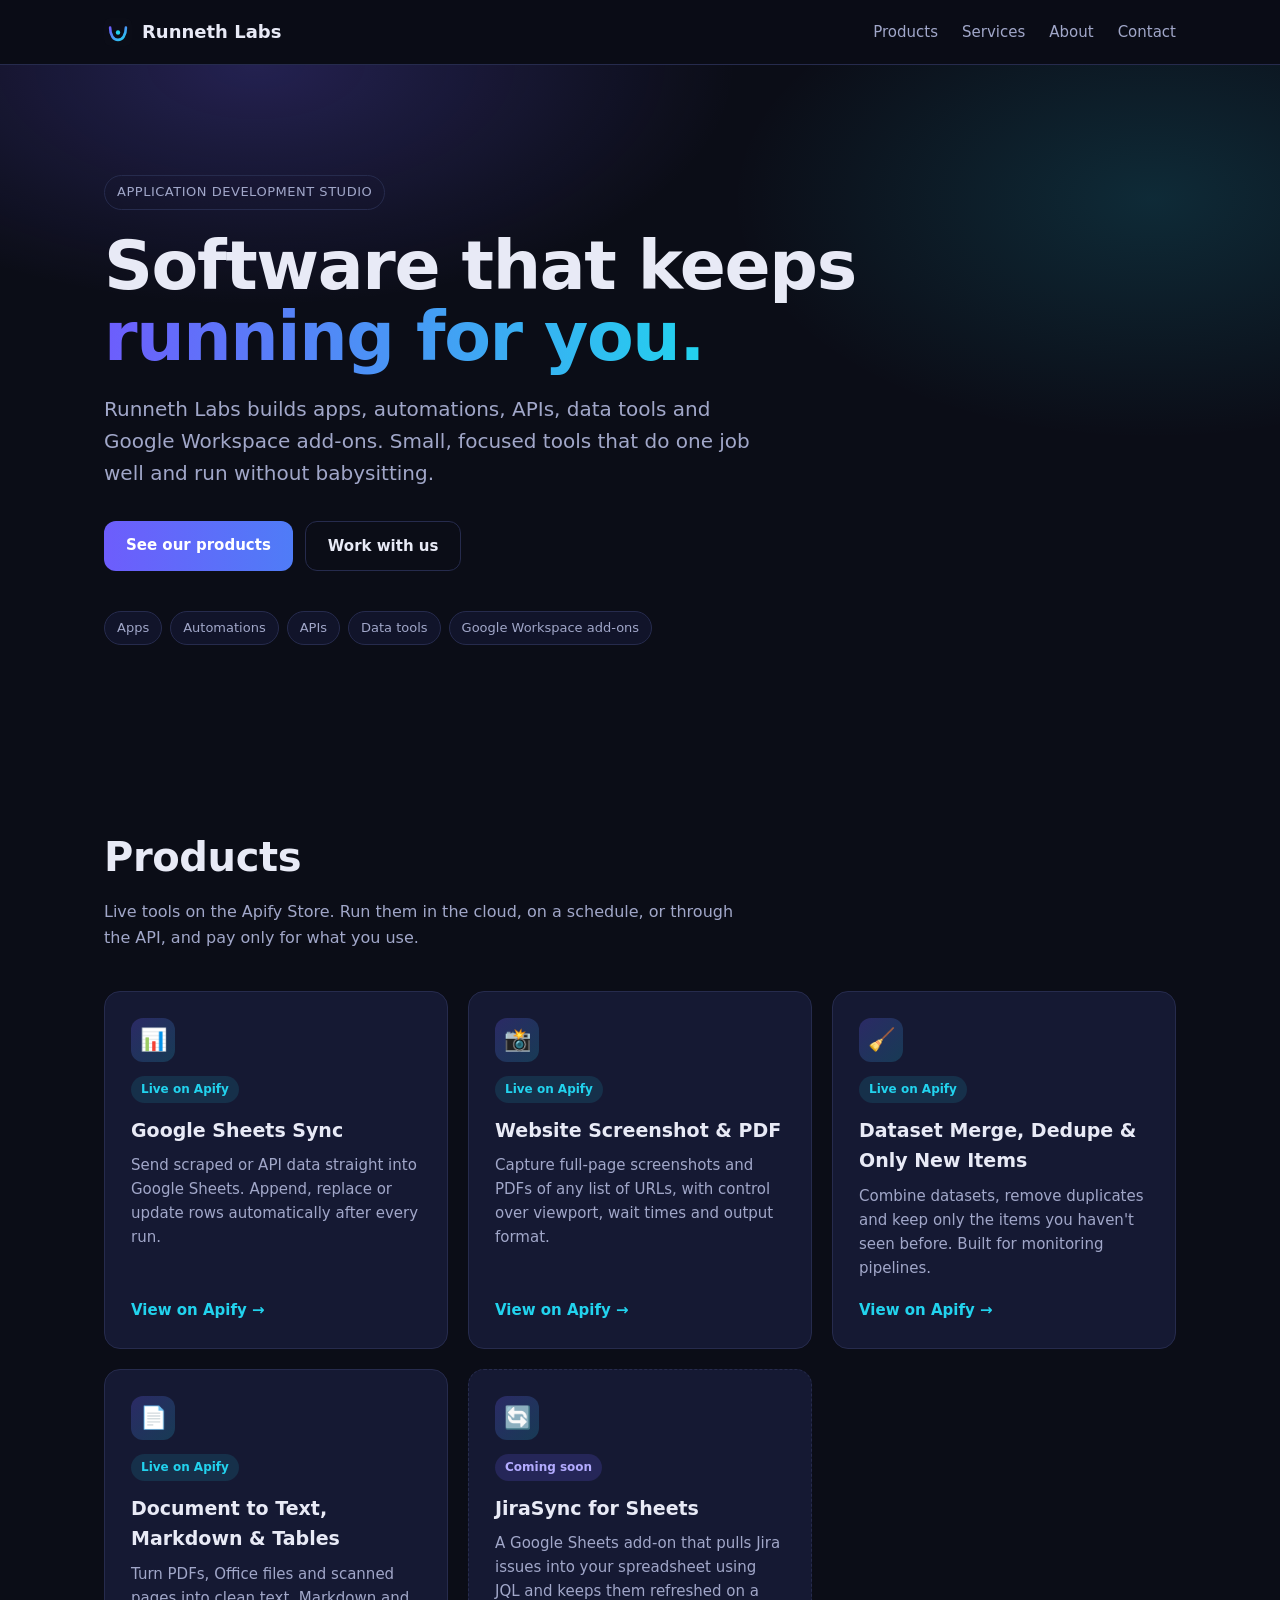
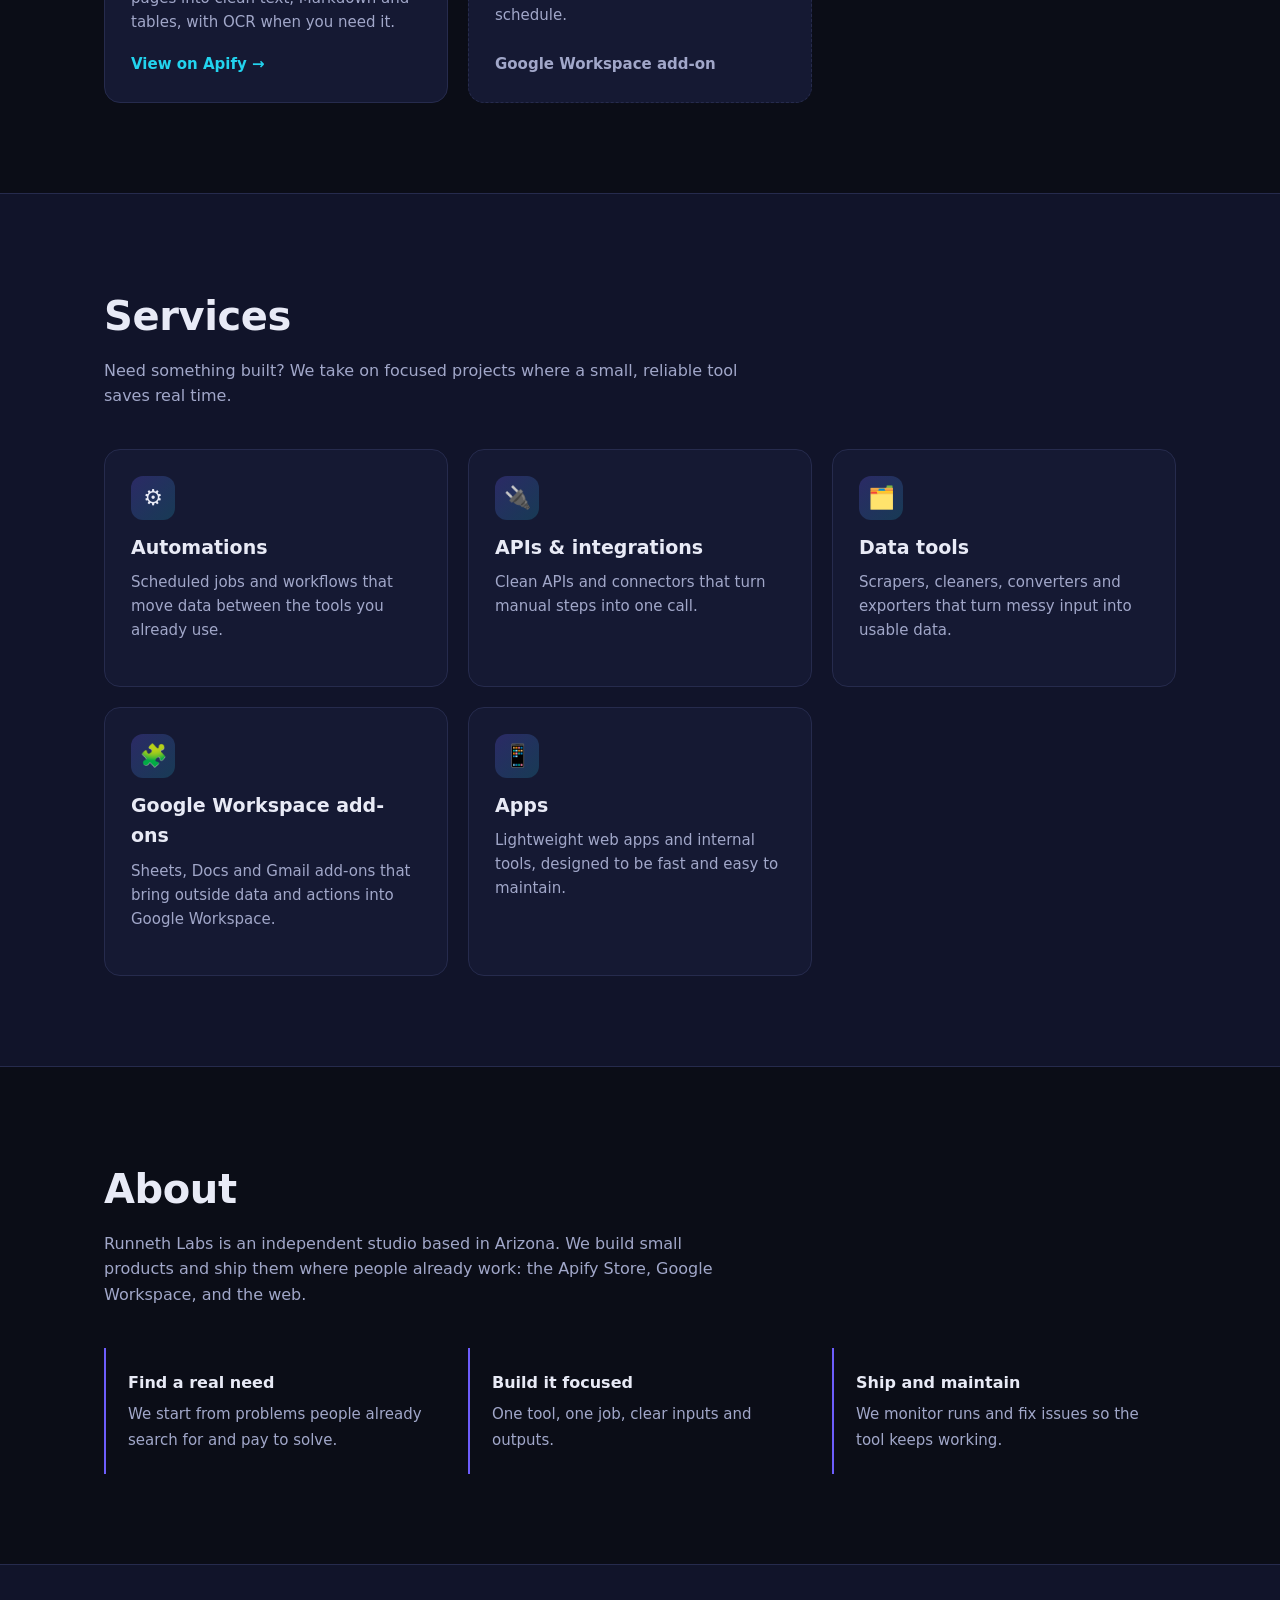
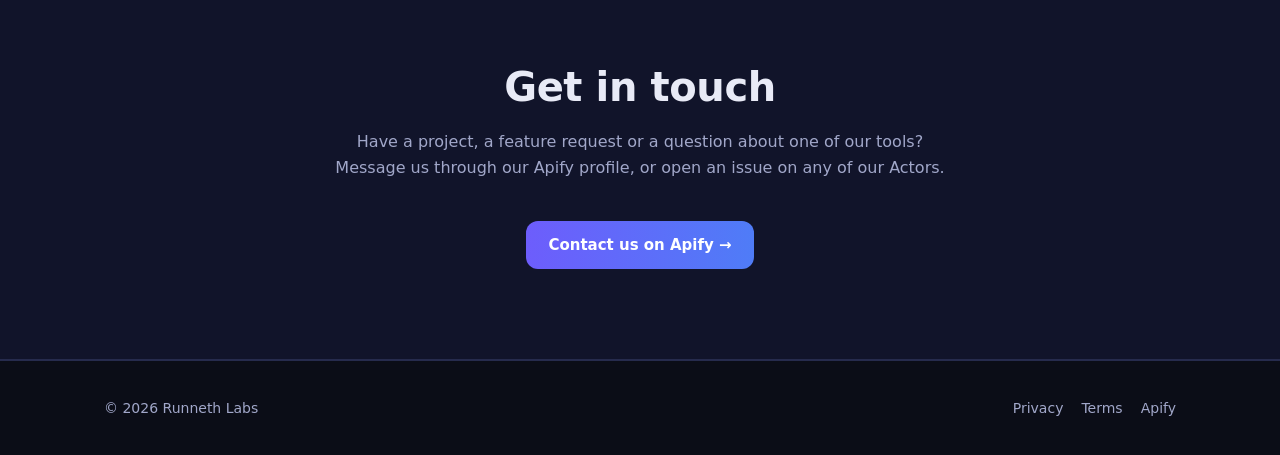
==== index.html @ ef378975 "Runneth Labs static site: home, products, services, privacy, terms" ====
<!doctype html>
<html lang="en">
<head>
<meta charset="utf-8">
<meta name="viewport" content="width=device-width,initial-scale=1">
<title>Runneth Labs | Application Development Studio</title>
<meta name="description" content="Runneth Labs is an application development studio building apps, automations, APIs, data tools and Google Workspace add-ons.">
<meta name="theme-color" content="#0b0d17">
<link rel="icon" href="favicon.svg" type="image/svg+xml">
<link rel="apple-touch-icon" href="og.png">
<meta property="og:type" content="website">
<meta property="og:site_name" content="Runneth Labs">
<meta property="og:title" content="Runneth Labs | Application Development Studio">
<meta property="og:description" content="Apps, automations, APIs, data tools and Google Workspace add-ons.">
<meta property="og:image" content="og.png">
<meta name="twitter:card" content="summary_large_image">
<meta name="twitter:title" content="Runneth Labs | Application Development Studio">
<meta name="twitter:description" content="Apps, automations, APIs, data tools and Google Workspace add-ons.">
<meta name="twitter:image" content="og.png">
<link rel="stylesheet" href="style.css">
<script type="application/ld+json">{"@context":"https://schema.org","@type":"Organization","name":"Runneth Labs","description":"Application development studio: apps, automations, APIs, data tools and Google Workspace add-ons.","sameAs":["https://apify.com/genesis.labs.co"]}</script>
</head>
<body>
<header class="nav"><div class="wrap">
  <a class="brand" href="#top"><img src="favicon.svg" alt="">Runneth Labs</a>
  <nav><a href="#products">Products</a><a href="#services">Services</a><a href="#about">About</a><a class="cta" href="#contact">Contact</a></nav>
</div></header>

<main id="top">
<section class="hero"><div class="wrap">
  <span class="eyebrow">Application development studio</span>
  <h1>Software that keeps<br><span class="grad">running for you.</span></h1>
  <p class="lead">Runneth Labs builds apps, automations, APIs, data tools and Google Workspace add-ons. Small, focused tools that do one job well and run without babysitting.</p>
  <div class="btns"><a class="btn primary" href="#products">See our products</a><a class="btn" href="#contact">Work with us</a></div>
  <div class="tags"><span>Apps</span><span>Automations</span><span>APIs</span><span>Data tools</span><span>Google Workspace add-ons</span></div>
</div></section>

<section id="products"><div class="wrap">
  <h2>Products</h2>
  <p class="sub">Live tools on the Apify Store. Run them in the cloud, on a schedule, or through the API, and pay only for what you use.</p>
  <div class="grid">
    <article class="card"><div class="icon">📊</div><span class="badge">Live on Apify</span>
      <h3>Google Sheets Sync</h3>
      <p>Send scraped or API data straight into Google Sheets. Append, replace or update rows automatically after every run.</p>
      <a class="link" href="https://apify.com/genesis.labs.co/google-sheets-sync" target="_blank" rel="noopener">View on Apify →</a></article>
    <article class="card"><div class="icon">📸</div><span class="badge">Live on Apify</span>
      <h3>Website Screenshot &amp; PDF</h3>
      <p>Capture full-page screenshots and PDFs of any list of URLs, with control over viewport, wait times and output format.</p>
      <a class="link" href="https://apify.com/genesis.labs.co/website-screenshot-pdf" target="_blank" rel="noopener">View on Apify →</a></article>
    <article class="card"><div class="icon">🧹</div><span class="badge">Live on Apify</span>
      <h3>Dataset Merge, Dedupe &amp; Only New Items</h3>
      <p>Combine datasets, remove duplicates and keep only the items you haven't seen before. Built for monitoring pipelines.</p>
      <a class="link" href="https://apify.com/genesis.labs.co/dataset-merge-dedupe" target="_blank" rel="noopener">View on Apify →</a></article>
    <article class="card"><div class="icon">📄</div><span class="badge">Live on Apify</span>
      <h3>Document to Text, Markdown &amp; Tables</h3>
      <p>Turn PDFs, Office files and scanned pages into clean text, Markdown and tables, with OCR when you need it.</p>
      <a class="link" href="https://apify.com/genesis.labs.co/document-to-text-markdown-ocr" target="_blank" rel="noopener">View on Apify →</a></article>
    <article class="card soon"><div class="icon">🔄</div><span class="badge soon">Coming soon</span>
      <h3>JiraSync for Sheets</h3>
      <p>A Google Sheets add-on that pulls Jira issues into your spreadsheet using JQL and keeps them refreshed on a schedule.</p>
      <span class="link" style="color:var(--muted)">Google Workspace add-on</span></article>
  </div>
</div></section>

<section id="services" class="alt"><div class="wrap">
  <h2>Services</h2>
  <p class="sub">Need something built? We take on focused projects where a small, reliable tool saves real time.</p>
  <div class="grid">
    <div class="card"><div class="icon">⚙️</div><h3>Automations</h3><p>Scheduled jobs and workflows that move data between the tools you already use.</p></div>
    <div class="card"><div class="icon">🔌</div><h3>APIs &amp; integrations</h3><p>Clean APIs and connectors that turn manual steps into one call.</p></div>
    <div class="card"><div class="icon">🗂️</div><h3>Data tools</h3><p>Scrapers, cleaners, converters and exporters that turn messy input into usable data.</p></div>
    <div class="card"><div class="icon">🧩</div><h3>Google Workspace add-ons</h3><p>Sheets, Docs and Gmail add-ons that bring outside data and actions into Google Workspace.</p></div>
    <div class="card"><div class="icon">📱</div><h3>Apps</h3><p>Lightweight web apps and internal tools, designed to be fast and easy to maintain.</p></div>
  </div>
</div></section>

<section id="about"><div class="wrap">
  <h2>About</h2>
  <p class="sub">Runneth Labs is an independent studio based in Arizona. We build small products and ship them where people already work: the Apify Store, Google Workspace, and the web.</p>
  <div class="steps">
    <div class="step"><b>Find a real need</b><span>We start from problems people already search for and pay to solve.</span></div>
    <div class="step"><b>Build it focused</b><span>One tool, one job, clear inputs and outputs.</span></div>
    <div class="step"><b>Ship and maintain</b><span>We monitor runs and fix issues so the tool keeps working.</span></div>
  </div>
</div></section>

<section id="contact" class="alt contact"><div class="wrap">
  <h2>Get in touch</h2>
  <p class="sub">Have a project, a feature request or a question about one of our tools? Message us through our Apify profile, or open an issue on any of our Actors.</p>
  <!-- TODO(Nick): add a business email (e.g. hello@yourdomain) once a domain is set up, then add a mailto link / contact form here. -->
  <div class="btns" style="justify-content:center"><a class="btn primary" href="https://apify.com/genesis.labs.co" target="_blank" rel="noopener">Contact us on Apify →</a></div>
</div></section>
</main>

<footer><div class="wrap">
  <span>© <span id="y">2026</span> Runneth Labs</span>
  <span><a href="privacy.html">Privacy</a><a href="terms.html">Terms</a><a href="https://apify.com/genesis.labs.co" target="_blank" rel="noopener">Apify</a></span>
</div></footer>
<script>document.getElementById('y').textContent=new Date().getFullYear()</script>
</body>
</html>
---- style.css ----
:root{--bg:#0b0d17;--bg2:#11142a;--card:#151933;--line:#262b4d;--text:#e8eaf6;--muted:#a1a7c9;--a:#6d5dfc;--b:#22d3ee;--r:16px}
*{box-sizing:border-box}html{scroll-behavior:smooth}
body{margin:0;font-family:Inter,ui-sans-serif,system-ui,-apple-system,"Segoe UI",Roboto,Helvetica,Arial,sans-serif;background:var(--bg);color:var(--text);line-height:1.6;-webkit-font-smoothing:antialiased}
a{color:var(--b);text-decoration:none}a:hover{text-decoration:underline}
.wrap{max-width:1120px;margin:0 auto;padding:0 24px}
header.nav{position:sticky;top:0;z-index:10;background:rgba(11,13,23,.8);backdrop-filter:blur(10px);border-bottom:1px solid var(--line)}
.nav .wrap{display:flex;align-items:center;justify-content:space-between;height:64px}
.brand{display:flex;align-items:center;gap:10px;font-weight:700;color:var(--text);font-size:18px}.brand img{width:28px;height:28px}
.nav nav a{color:var(--muted);margin-left:24px;font-size:15px}.nav nav a:hover{color:var(--text);text-decoration:none}
.hero{padding:110px 0 90px;background:radial-gradient(800px 400px at 20% 0%,rgba(109,93,252,.25),transparent 60%),radial-gradient(700px 400px at 90% 20%,rgba(34,211,238,.15),transparent 60%)}
.eyebrow{display:inline-block;padding:6px 12px;border:1px solid var(--line);border-radius:999px;color:var(--muted);font-size:13px;letter-spacing:.04em;text-transform:uppercase}
h1{font-size:clamp(40px,6vw,68px);line-height:1.05;margin:20px 0 18px;letter-spacing:-.02em}
.grad{background:linear-gradient(90deg,var(--a),var(--b));-webkit-background-clip:text;background-clip:text;color:transparent}
.lead{font-size:clamp(17px,2vw,20px);color:var(--muted);max-width:680px}
.btns{display:flex;gap:12px;flex-wrap:wrap;margin-top:32px}
.btn{display:inline-block;padding:12px 22px;border-radius:12px;font-weight:600;font-size:15px;border:1px solid var(--line);color:var(--text)}
.btn:hover{text-decoration:none;border-color:var(--b)}
.btn.primary{background:linear-gradient(90deg,var(--a),#4f7cf7);border:0;color:#fff}
.tags{display:flex;flex-wrap:wrap;gap:8px;margin-top:40px}.tags span{font-size:13px;color:var(--muted);background:var(--bg2);border:1px solid var(--line);padding:6px 12px;border-radius:999px}
section{padding:90px 0}section.alt{background:var(--bg2);border-top:1px solid var(--line);border-bottom:1px solid var(--line)}
h2{font-size:clamp(28px,4vw,40px);margin:0 0 10px;letter-spacing:-.01em}.sub{color:var(--muted);margin:0 0 40px;max-width:640px}
.grid{display:grid;grid-template-columns:repeat(auto-fill,minmax(300px,1fr));gap:20px}
.card{background:var(--card);border:1px solid var(--line);border-radius:var(--r);padding:26px;display:flex;flex-direction:column;transition:transform .15s,border-color .15s}
.card:hover{transform:translateY(-2px);border-color:#3a4180}
.card h3{margin:12px 0 8px;font-size:19px}.card p{color:var(--muted);margin:0 0 18px;font-size:15px;flex:1}
.icon{width:44px;height:44px;border-radius:12px;display:grid;place-items:center;background:linear-gradient(135deg,rgba(109,93,252,.25),rgba(34,211,238,.18));font-size:22px}
.badge{align-self:flex-start;font-size:12px;font-weight:600;padding:4px 10px;border-radius:999px;background:rgba(34,211,238,.12);color:var(--b);margin-top:14px}
.badge.soon{background:rgba(109,93,252,.18);color:#b3abff}
.card .link{font-weight:600;font-size:15px}
.card.soon{border-style:dashed}
.steps{display:grid;grid-template-columns:repeat(auto-fit,minmax(220px,1fr));gap:20px;margin-top:10px}
.step{padding:22px;border-left:2px solid var(--a)}.step b{display:block;margin-bottom:6px}.step span{color:var(--muted);font-size:15px}
.contact{text-align:center}.contact .sub{margin-left:auto;margin-right:auto}
form{max-width:560px;margin:0 auto;display:grid;gap:14px;text-align:left}
input,textarea{width:100%;padding:13px 14px;border-radius:12px;border:1px solid var(--line);background:var(--card);color:var(--text);font:inherit}
input:focus,textarea:focus{outline:2px solid var(--a);border-color:transparent}
textarea{min-height:140px;resize:vertical}
.note{font-size:13px;color:var(--muted);text-align:center}
footer{padding:36px 0;color:var(--muted);font-size:14px;border-top:1px solid var(--line)}
footer .wrap{display:flex;justify-content:space-between;flex-wrap:wrap;gap:12px}footer a{color:var(--muted);margin-left:18px}
.doc{max-width:780px;padding:60px 24px 90px}.doc h1{font-size:40px}.doc h2{font-size:24px;margin-top:40px}.doc p,.doc li{color:#cfd3ee}
.disclaimer{background:var(--card);border:1px solid var(--line);border-left:3px solid #f5b942;border-radius:10px;padding:14px 18px;color:var(--muted);font-size:14px}
@media(max-width:640px){.nav nav a:not(.cta){display:none}.hero{padding:70px 0 60px}section{padding:64px 0}}
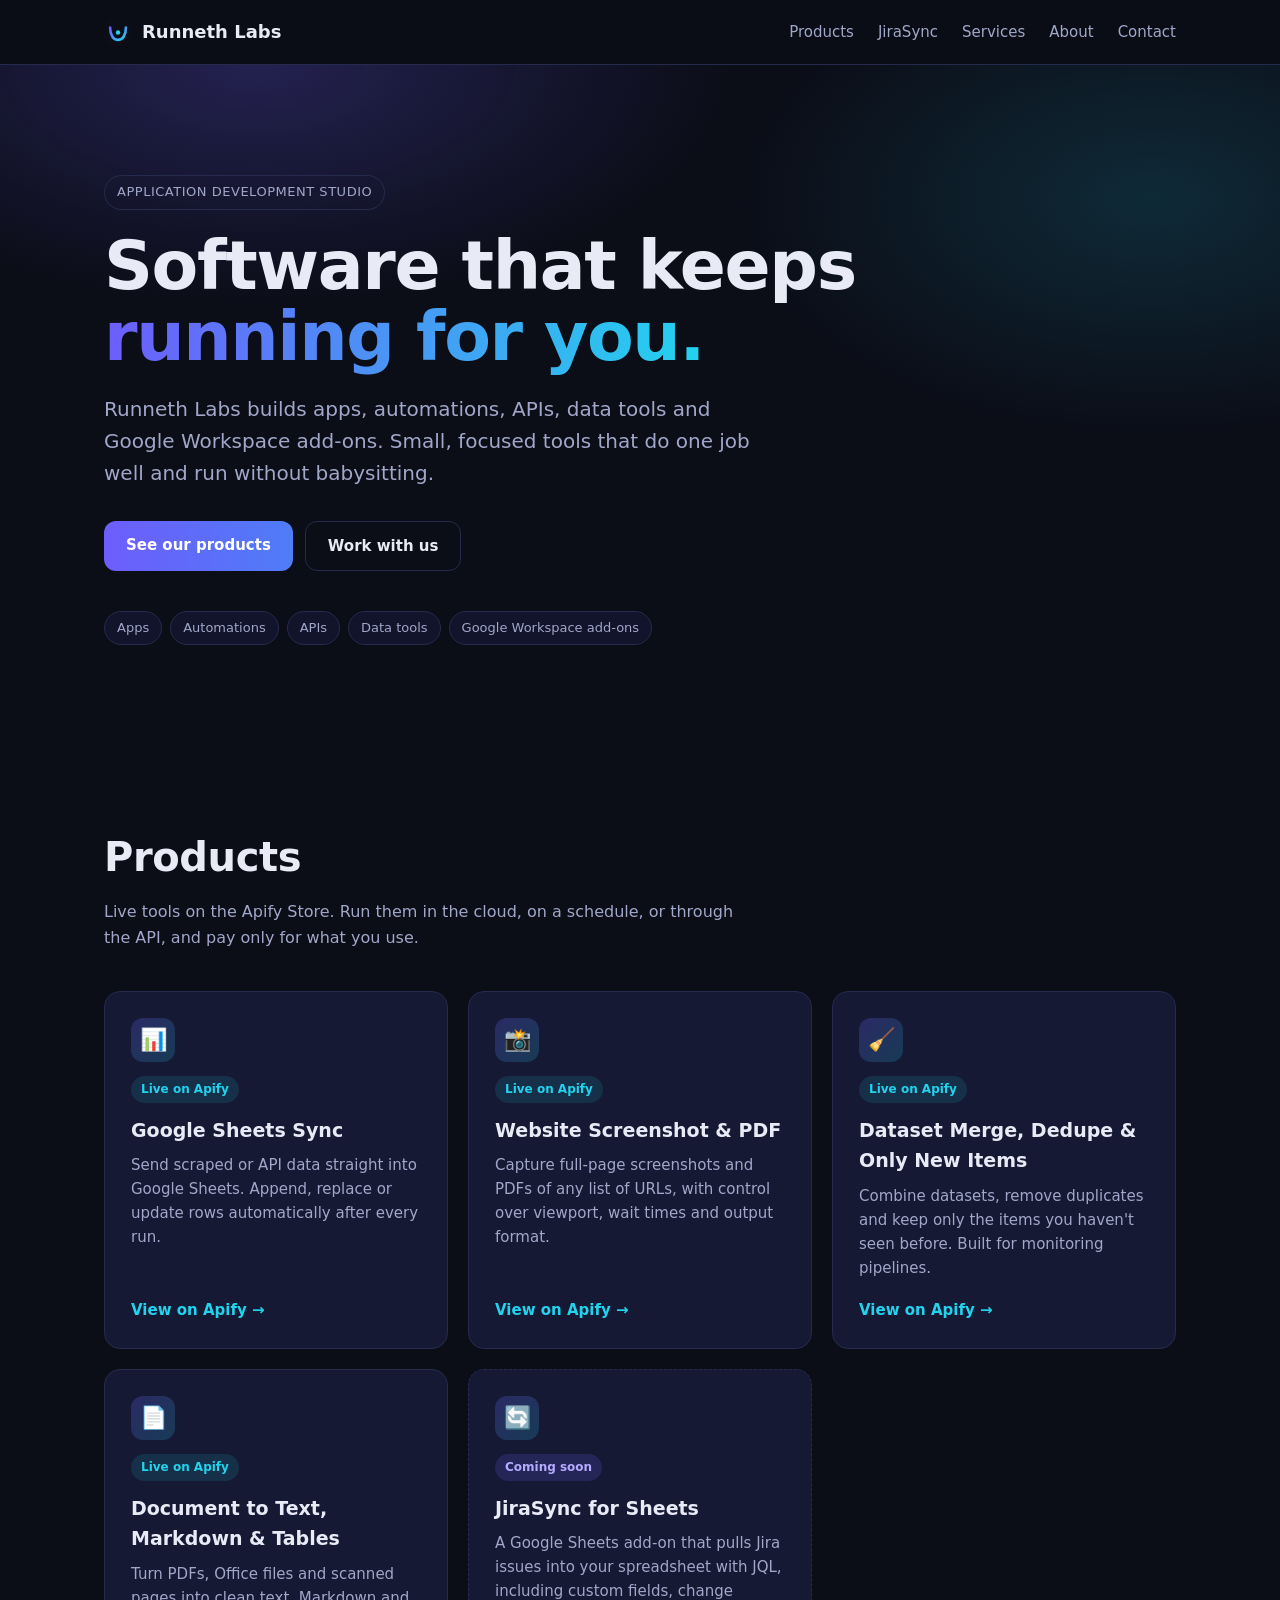
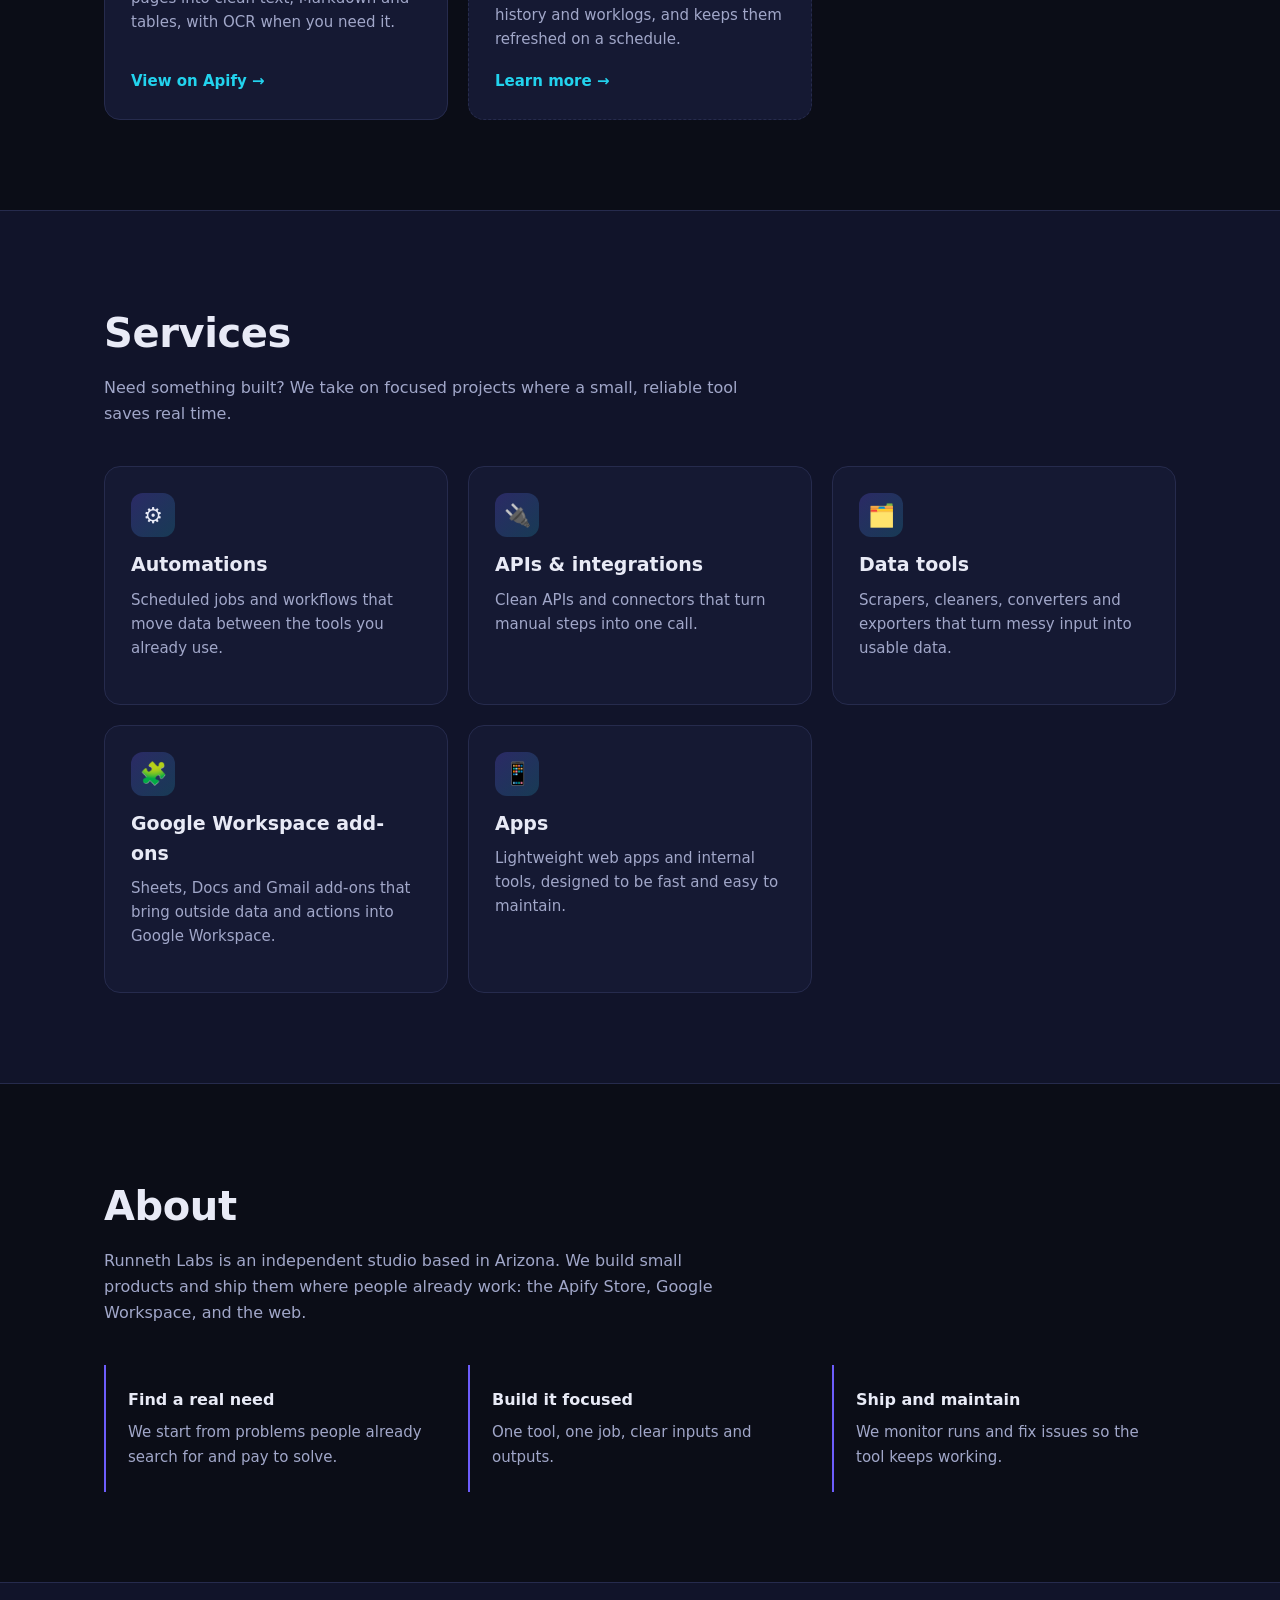
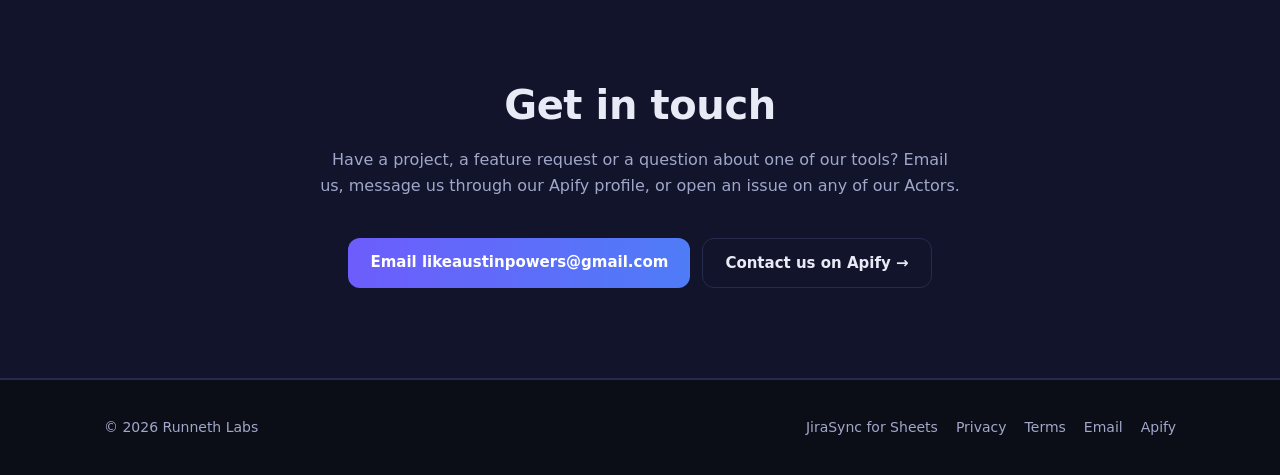
==== commit 08418e95: "JiraSync: product/support page, privacy+terms matched to final scopes & data handling (Limited Use)," ====
--- a/index.html
+++ b/index.html
@@ -18,12 +18,12 @@
 <meta name="twitter:description" content="Apps, automations, APIs, data tools and Google Workspace add-ons.">
 <meta name="twitter:image" content="og.png">
 <link rel="stylesheet" href="style.css">
-<script type="application/ld+json">{"@context":"https://schema.org","@type":"Organization","name":"Runneth Labs","description":"Application development studio: apps, automations, APIs, data tools and Google Workspace add-ons.","sameAs":["https://apify.com/genesis.labs.co"]}</script>
+<script type="application/ld+json">{"@context":"https://schema.org","@type":"Organization","name":"Runneth Labs","description":"Application development studio: apps, automations, APIs, data tools and Google Workspace add-ons.","email":"likeaustinpowers@gmail.com","sameAs":["https://apify.com/genesis.labs.co"]}</script>
 </head>
 <body>
 <header class="nav"><div class="wrap">
   <a class="brand" href="#top"><img src="favicon.svg" alt="">Runneth Labs</a>
-  <nav><a href="#products">Products</a><a href="#services">Services</a><a href="#about">About</a><a class="cta" href="#contact">Contact</a></nav>
+  <nav><a href="#products">Products</a><a href="jirasync.html">JiraSync</a><a href="#services">Services</a><a href="#about">About</a><a class="cta" href="#contact">Contact</a></nav>
 </div></header>
 
 <main id="top">
@@ -57,8 +57,8 @@
       <a class="link" href="https://apify.com/genesis.labs.co/document-to-text-markdown-ocr" target="_blank" rel="noopener">View on Apify →</a></article>
     <article class="card soon"><div class="icon">🔄</div><span class="badge soon">Coming soon</span>
       <h3>JiraSync for Sheets</h3>
-      <p>A Google Sheets add-on that pulls Jira issues into your spreadsheet using JQL and keeps them refreshed on a schedule.</p>
-      <span class="link" style="color:var(--muted)">Google Workspace add-on</span></article>
+      <p>A Google Sheets add-on that pulls Jira issues into your spreadsheet with JQL, including custom fields, change history and worklogs, and keeps them refreshed on a schedule.</p>
+      <a class="link" href="jirasync.html">Learn more →</a></article>
   </div>
 </div></section>
 
@@ -86,15 +86,14 @@
 
 <section id="contact" class="alt contact"><div class="wrap">
   <h2>Get in touch</h2>
-  <p class="sub">Have a project, a feature request or a question about one of our tools? Message us through our Apify profile, or open an issue on any of our Actors.</p>
-  <!-- TODO(Nick): add a business email (e.g. hello@yourdomain) once a domain is set up, then add a mailto link / contact form here. -->
-  <div class="btns" style="justify-content:center"><a class="btn primary" href="https://apify.com/genesis.labs.co" target="_blank" rel="noopener">Contact us on Apify →</a></div>
+  <p class="sub">Have a project, a feature request or a question about one of our tools? Email us, message us through our Apify profile, or open an issue on any of our Actors.</p>
+  <div class="btns" style="justify-content:center"><a class="btn primary" href="mailto:likeaustinpowers@gmail.com">Email likeaustinpowers@gmail.com</a><a class="btn" href="https://apify.com/genesis.labs.co" target="_blank" rel="noopener">Contact us on Apify →</a></div>
 </div></section>
 </main>
 
 <footer><div class="wrap">
   <span>© <span id="y">2026</span> Runneth Labs</span>
-  <span><a href="privacy.html">Privacy</a><a href="terms.html">Terms</a><a href="https://apify.com/genesis.labs.co" target="_blank" rel="noopener">Apify</a></span>
+  <span><a href="jirasync.html">JiraSync for Sheets</a><a href="privacy.html">Privacy</a><a href="terms.html">Terms</a><a href="mailto:likeaustinpowers@gmail.com">Email</a><a href="https://apify.com/genesis.labs.co" target="_blank" rel="noopener">Apify</a></span>
 </div></footer>
 <script>document.getElementById('y').textContent=new Date().getFullYear()</script>
 </body>
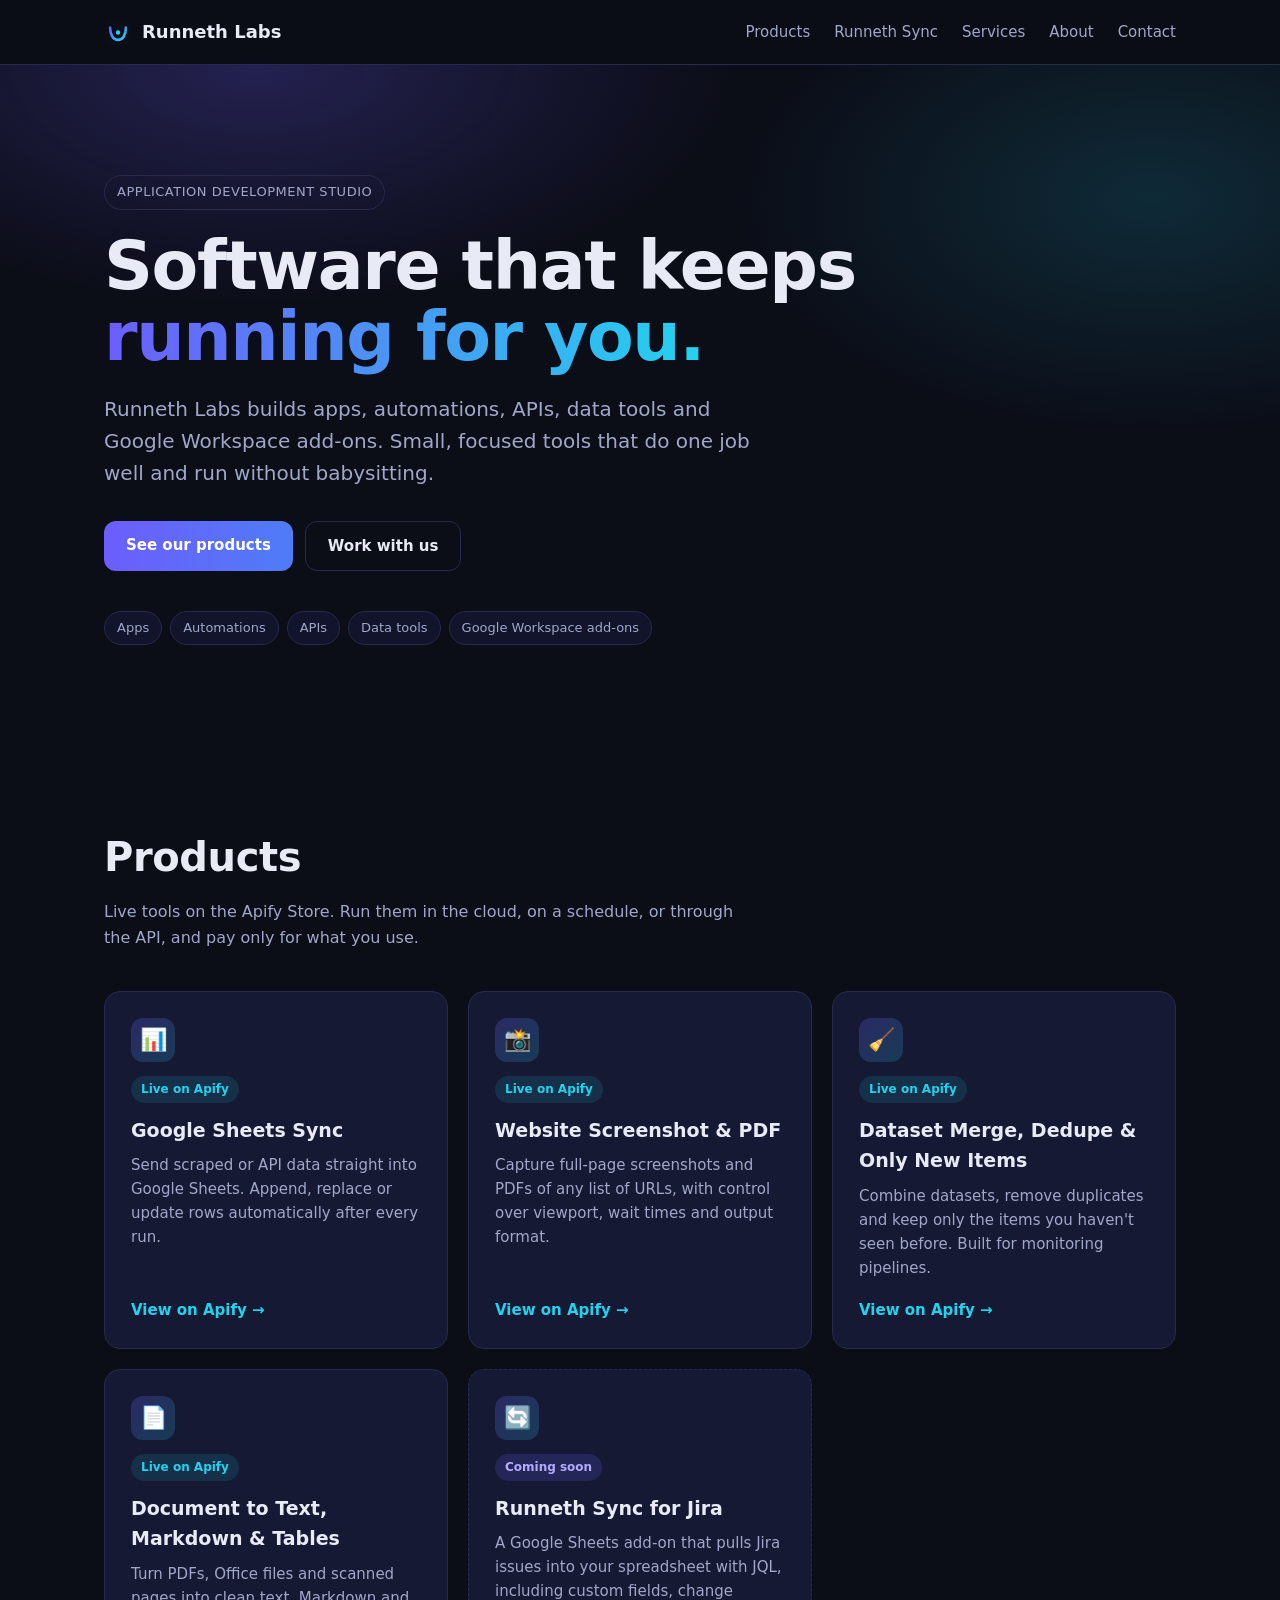
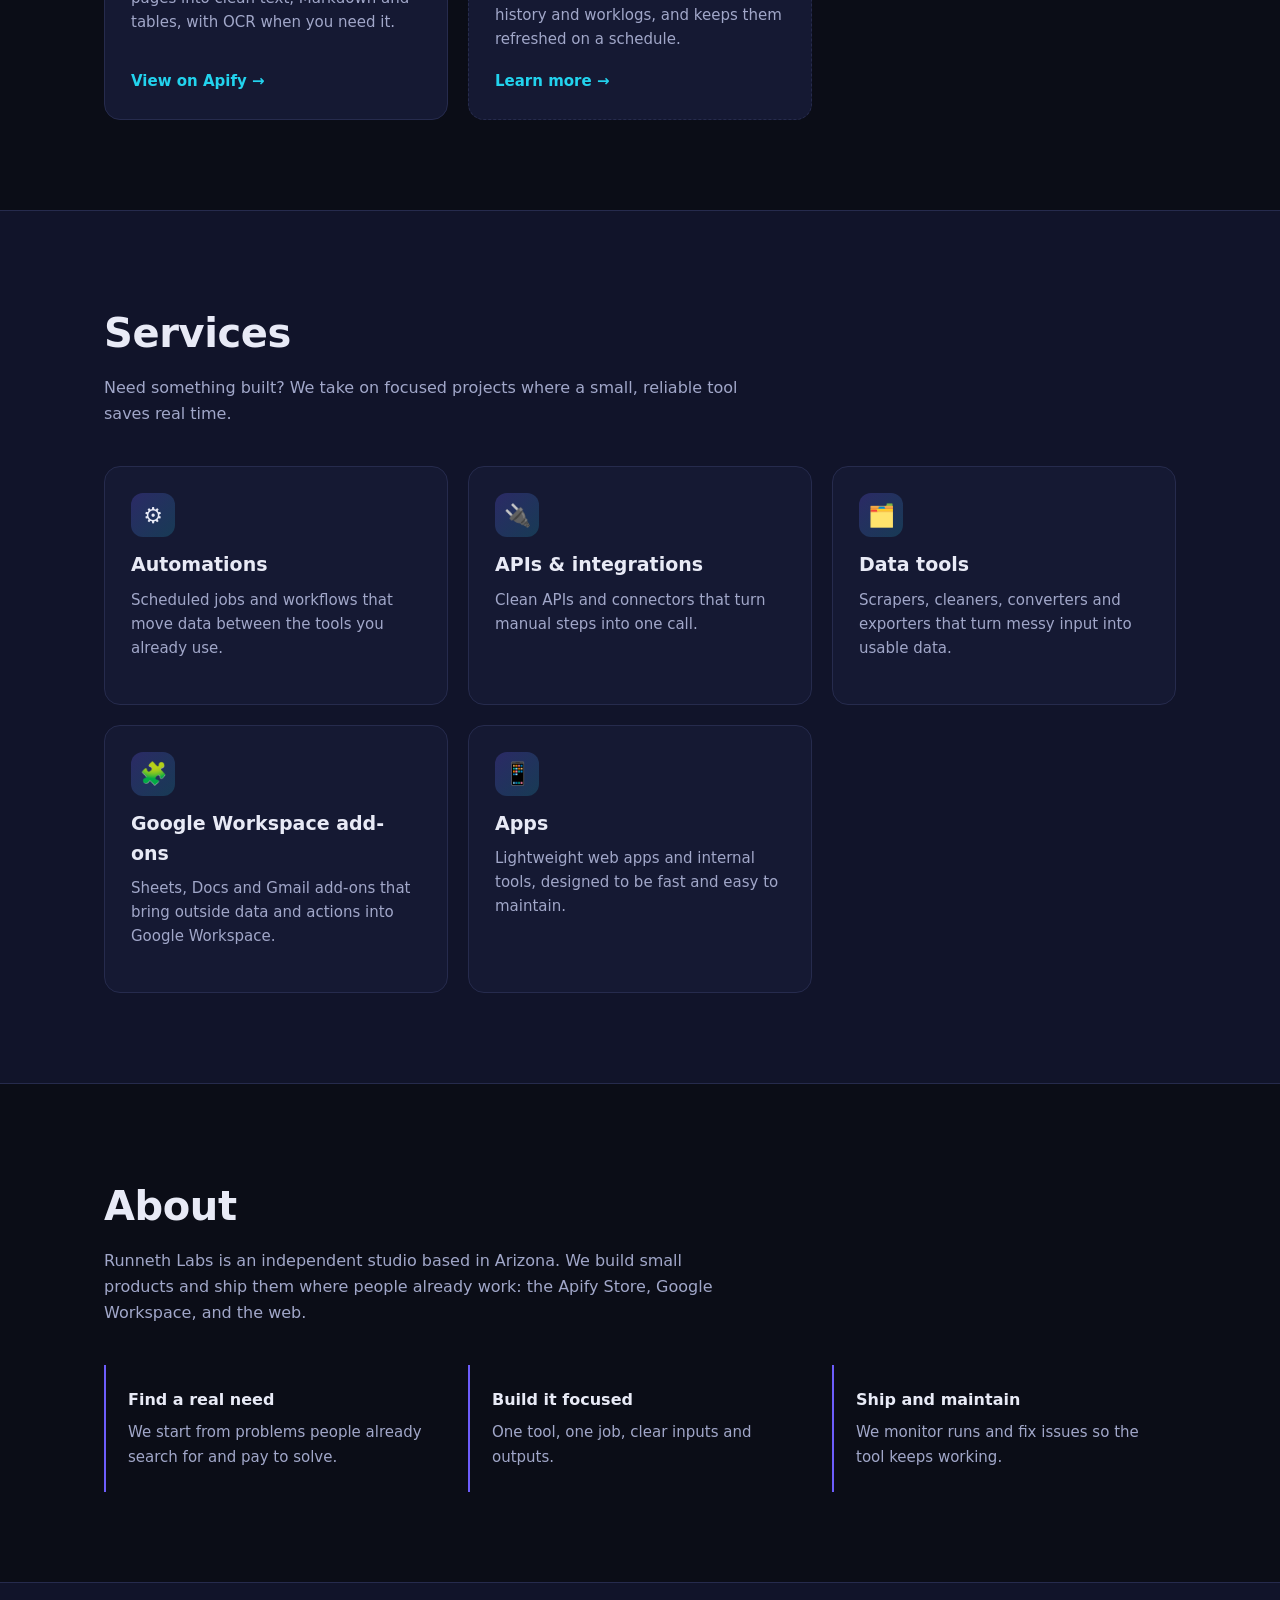
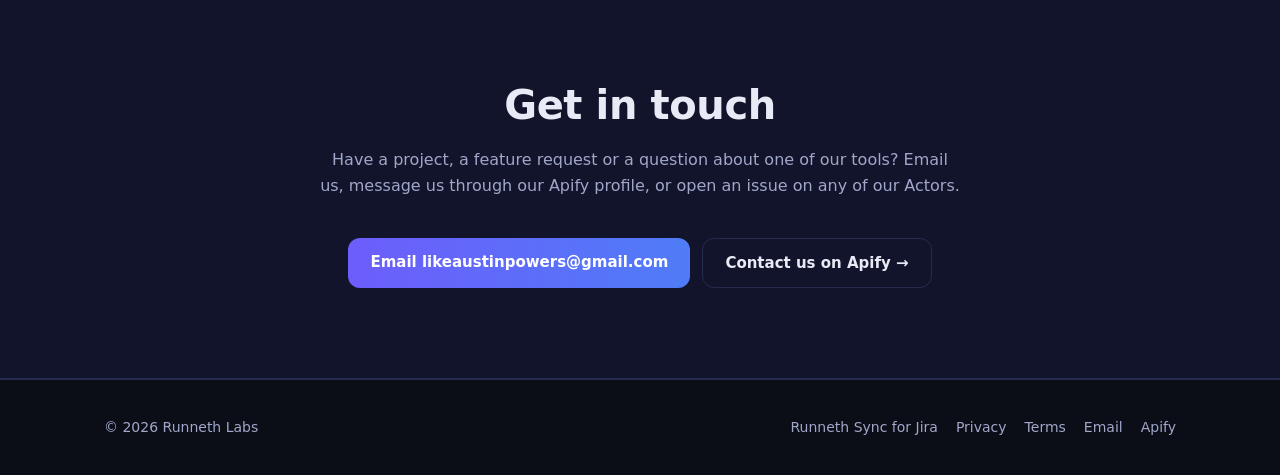
==== commit 6690e599: "Rename add-on to Runneth Sync for Jira; new runneth-sync.html, jirasync.html redirects" ====
--- a/index.html
+++ b/index.html
@@ -23,7 +23,7 @@
 <body>
 <header class="nav"><div class="wrap">
   <a class="brand" href="#top"><img src="favicon.svg" alt="">Runneth Labs</a>
-  <nav><a href="#products">Products</a><a href="jirasync.html">JiraSync</a><a href="#services">Services</a><a href="#about">About</a><a class="cta" href="#contact">Contact</a></nav>
+  <nav><a href="#products">Products</a><a href="runneth-sync.html">Runneth Sync</a><a href="#services">Services</a><a href="#about">About</a><a class="cta" href="#contact">Contact</a></nav>
 </div></header>
 
 <main id="top">
@@ -56,9 +56,9 @@
       <p>Turn PDFs, Office files and scanned pages into clean text, Markdown and tables, with OCR when you need it.</p>
       <a class="link" href="https://apify.com/genesis.labs.co/document-to-text-markdown-ocr" target="_blank" rel="noopener">View on Apify →</a></article>
     <article class="card soon"><div class="icon">🔄</div><span class="badge soon">Coming soon</span>
-      <h3>JiraSync for Sheets</h3>
+      <h3>Runneth Sync for Jira</h3>
       <p>A Google Sheets add-on that pulls Jira issues into your spreadsheet with JQL, including custom fields, change history and worklogs, and keeps them refreshed on a schedule.</p>
-      <a class="link" href="jirasync.html">Learn more →</a></article>
+      <a class="link" href="runneth-sync.html">Learn more →</a></article>
   </div>
 </div></section>
 
@@ -93,7 +93,7 @@
 
 <footer><div class="wrap">
   <span>© <span id="y">2026</span> Runneth Labs</span>
-  <span><a href="jirasync.html">JiraSync for Sheets</a><a href="privacy.html">Privacy</a><a href="terms.html">Terms</a><a href="mailto:likeaustinpowers@gmail.com">Email</a><a href="https://apify.com/genesis.labs.co" target="_blank" rel="noopener">Apify</a></span>
+  <span><a href="runneth-sync.html">Runneth Sync for Jira</a><a href="privacy.html">Privacy</a><a href="terms.html">Terms</a><a href="mailto:likeaustinpowers@gmail.com">Email</a><a href="https://apify.com/genesis.labs.co" target="_blank" rel="noopener">Apify</a></span>
 </div></footer>
 <script>document.getElementById('y').textContent=new Date().getFullYear()</script>
 </body>
